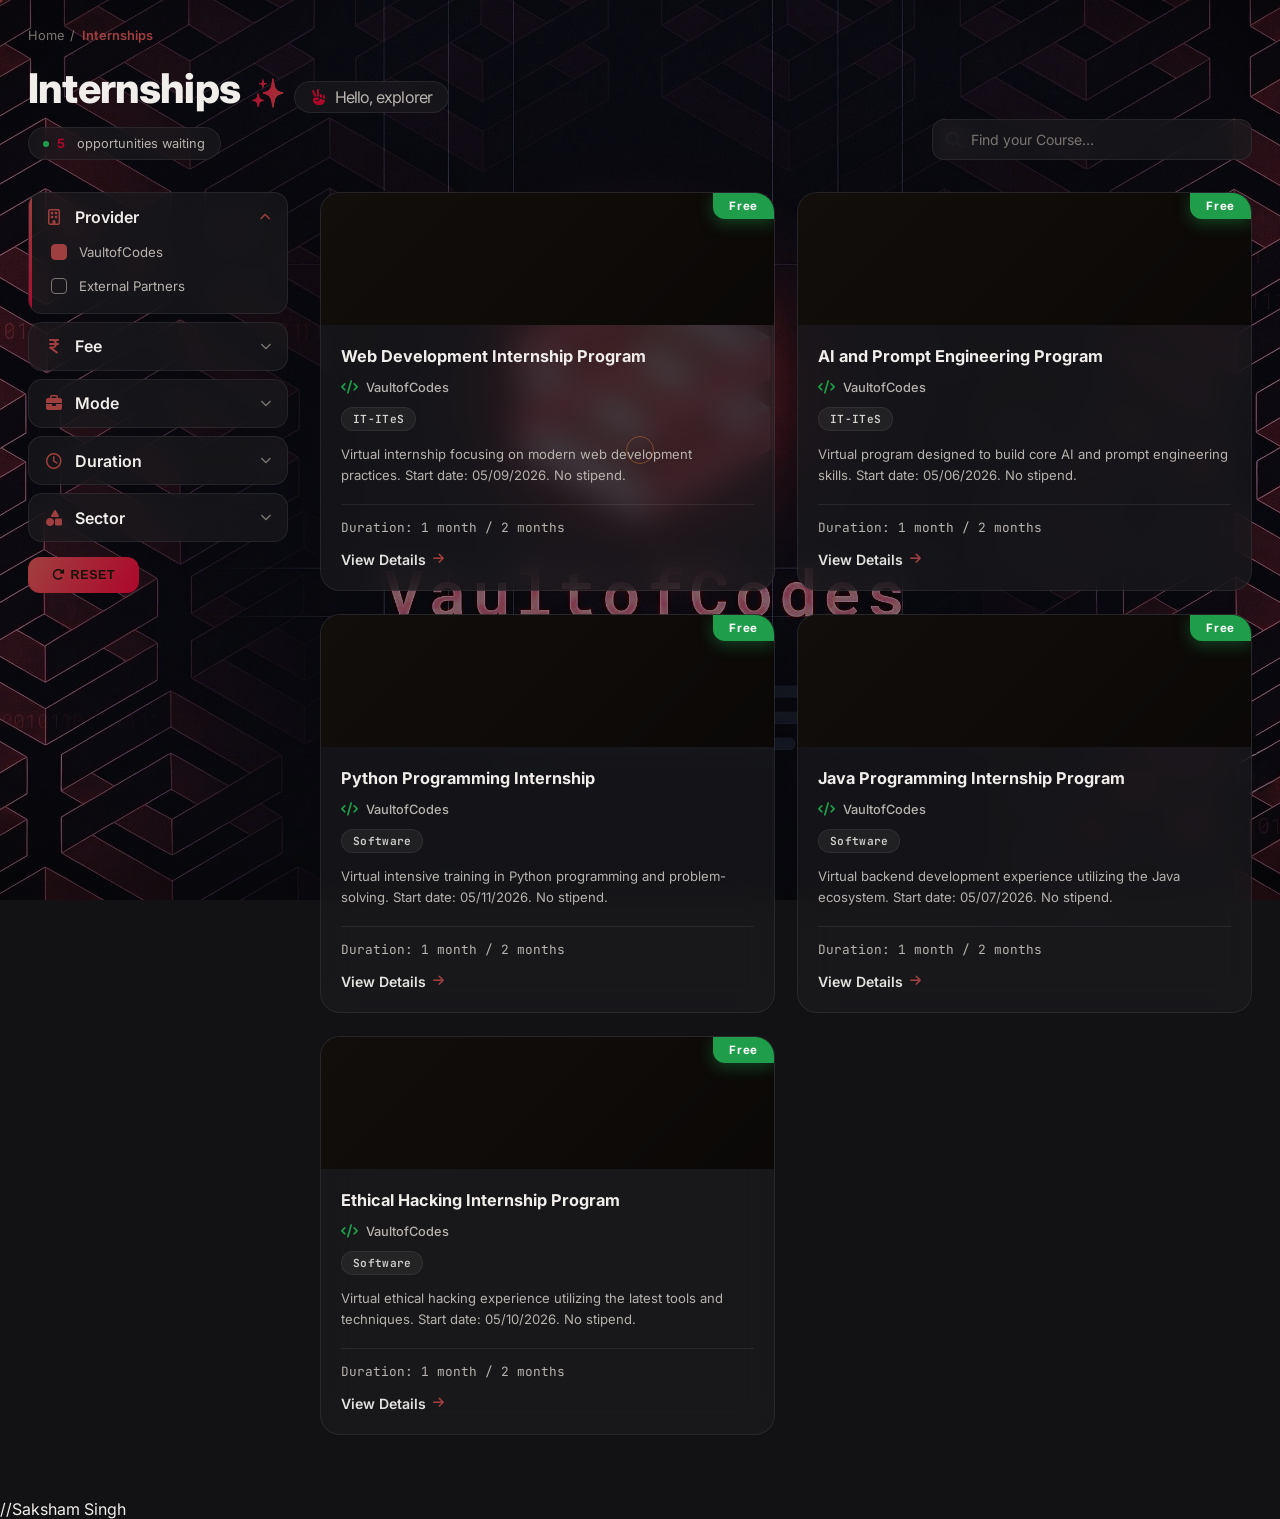
==== index.html @ bd862e4d "Rename VOC-Assign3.html to index.html" ====
<!DOCTYPE html>
<html lang="en">
<head>
  <meta charset="UTF-8" />
  <meta name="viewport" content="width=device-width, initial-scale=1.0" />
  <title>Internships | VaultofCodes</title>
  <link rel="preconnect" href="https://fonts.googleapis.com" />
  <link rel="preconnect" href="https://fonts.gstatic.com" crossorigin />
  <link href="https://fonts.googleapis.com/css2?family=Inter:wght@400;500;600;700;800&family=JetBrains+Mono:wght@400;500;600&display=swap" rel="stylesheet" />
  <link rel="stylesheet" href="https://cdnjs.cloudflare.com/ajax/libs/font-awesome/6.4.0/css/all.min.css" />
  <link rel="icon" type="image/png" href="https://imgs.search.brave.com/eIkiBO4JtwXUsqSepBXkepuWijrN60RWG45OAPr_zSU/rs:fit:32:32:1:0/g:ce/aHR0cDovL2Zhdmlj/b25zLnNlYXJjaC5i/cmF2ZS5jb20vaWNv/bnMvNzlmOGE1NTY2/ZDliZjg4NDI0NWY5/ZWI4ODA2ZDIxZWY4/M2UxMDRiZmRkNTU1/MmUwMjY1YTNhZDI1/MmFiZDE2NC93d3cu/dmF1bHRvZmNvZGVz/LmluLw" />
  <link rel="stylesheet" href="style.css" />
</head>

<body">
  <div class="bg-mesh" aria-hidden="true"></div>
  <div class="cursor-aurora" id="aurora" aria-hidden="true"></div>
  <div class="grain" aria-hidden="true"></div>
  <div class="scroll-progress" id="scrollProgress"></div>
  <div class="cursor-dot" id="cursorDot" aria-hidden="true"></div>
  <div class="cursor-ring" id="cursorRing" aria-hidden="true"></div>
  <div class="app-container">
    <nav class="breadcrumbs" aria-label="Breadcrumb">
      <span class="crumb">Home</span><span class="crumb">/</span><span class="crumb">Internships</span>
    </nav>
    <div class="header-row">
      <div>
        <h1 class="page-title">
          <span>Internships</span>
          <span class="title-gradient" style="font-size:0.7em; font-weight:600;">✨</span>
          <span class="greeting"><i class="fas fa-hand-peace"></i> Hello, explorer</span>
        </h1>
        <div class="count-badge" id="countBadge" style="margin-top:0.9rem;">
          <span class="count-dot" aria-hidden="true"></span>
          <strong id="countNum">5</strong>&nbsp;opportunities waiting
        </div>
      </div>

      <div class="search-wrap">
        <i class="fas fa-magnifying-glass icon"></i>
        <input type="text" id="searchInput" class="search-input" placeholder="Find your Course…"aria-label="Search internships" autocomplete="off" />
        <div class="search-underline"></div>
      </div>
    </div>

    <div class="main-layout">
      <aside class="sidebar" id="sidebar">
        <div id="filterGroups" style="display:flex; flex-direction:column; gap:0.5rem;">
          <div class="filter-group open" data-filter="provider">
            <button class="filter-header">
              <span class="filter-header-left"><i class="far fa-building"></i>Provider</span>
              <i class="fas fa-chevron-down chevron"></i>
            </button>
            <div class="filter-options">
              <div>
                <label><input type="checkbox" checked value="VaultofCodes" /> VaultofCodes</label>
                <label><input type="checkbox" value="External" /> External Partners</label>
              </div>
            </div>
          </div>

          <div class="filter-group" data-filter="fee">
            <button class="filter-header">
              <span class="filter-header-left"><i class="fas fa-indian-rupee-sign"></i>Fee</span>
              <i class="fas fa-chevron-down chevron"></i>
            </button>
            <div class="filter-options">
              <div>
                <label><input type="radio" name="fee" value="all" checked /> All</label>
                <label><input type="radio" name="fee" value="free" /> Free</label>
                <label><input type="radio" name="fee" value="paid" /> Paid</label>
              </div>
            </div>
          </div>

          <div class="filter-group" data-filter="mode">
            <button class="filter-header">
              <span class="filter-header-left"><i class="fas fa-briefcase"></i>Mode</span>
              <i class="fas fa-chevron-down chevron"></i>
            </button>
            <div class="filter-options">
              <div>
                <label><input type="radio" name="mode" value="all" checked /> All</label>
                <label><input type="radio" name="mode" value="virtual" /> Virtual</label>
                <label><input type="radio" name="mode" value="office" /> In-Office</label>
              </div>
            </div>
          </div>

          <div class="filter-group" data-filter="duration">
            <button class="filter-header">
              <span class="filter-header-left"><i class="far fa-clock"></i>Duration</span>
              <i class="fas fa-chevron-down chevron"></i>
            </button>
            <div class="filter-options">
              <div>
                <label><input type="checkbox" checked value="1m" /> 1 month</label>
                <label><input type="checkbox" value="2m" /> 2 months</label>
                <label><input type="checkbox" value="3m" /> 3+ months</label>
              </div>
            </div>
          </div>

          <div class="filter-group" data-filter="sector">
            <button class="filter-header">
              <span class="filter-header-left"><i class="fas fa-shapes"></i>Sector</span>
              <i class="fas fa-chevron-down chevron"></i>
            </button>
            <div class="filter-options">
              <div>
                <label><input type="checkbox" checked value="IT-ITeS" /> IT-ITeS</label>
                <label><input type="checkbox" checked value="Software" /> Software</label>
              </div>
            </div>
          </div>

          <button class="btn-reset" id="resetBtn"><i class="fas fa-rotate-right"></i>RESET</button>
        </div>
      </aside>

      <div>
        <div class="internship-grid" id="grid" aria-live="polite">
        </div>
        <div class="empty-state" id="emptyState">
          <i class="fas fa-satellite-dish"></i>
          <h3>No matches yet</h3>
          <p>Try broadening your filters or searching a different term.</p>
        </div>
      </div>
    </div>
  </div>

  <button class="back-to-top" id="backToTop" aria-label="Back to top"><i class="fas fa-arrow-up"></i></button>
  <div class="visually-hidden" id="srAnnounce" aria-live="polite"></div>

  <script src="script.js"></script>
</body>
</html>

//Saksham Singh
---- style.css ----
:root {
      --bg-main: #121214;
      --bg-panel: rgba(28, 28, 32, 0.65);
      --bg-panel-solid: #1c1c20;
      --bg-hover: rgba(50, 50, 56, 0.7);
      --text-primary: #f0edea;
      --text-secondary: #b8b3ae;
      --text-muted: #7a7570;
      --accent-orange: #a03f3f;
      --accent-amber: #ad072b;
      --accent-orange-hover: #cc402d;
      --accent-glow: rgba(230, 132, 62, 0.25);
      --border-color: rgba(255, 255, 255, 0.07);
      --border-color-hover: rgba(255, 255, 255, 0.15);
      --badge-green: #1f9d4a;
      --badge-green-glow: rgba(31, 157, 74, 0.4);
      --card-radius: 20px;
      --ease-spring: cubic-bezier(0.34, 1.56, 0.64, 1);
      --ease-smooth: cubic-bezier(0.22, 1, 0.36, 1);
      --ease-out: cubic-bezier(0.16, 1, 0.3, 1);
      --shadow-md: 0 8px 28px rgba(0, 0, 0, 0.5);
      --shadow-lg: 0 24px 64px rgba(0, 0, 0, 0.6), 0 0 0 1px rgba(255, 255, 255, 0.02);
      --font-body: 'Inter', sans-serif;
      --font-mono: 'JetBrains Mono', monospace;
    }

    * {
      margin: 0;
      padding: 0;
      box-sizing: border-box;
    }

    html {
      scroll-behavior: smooth;
    }

    body {
      background-image: url('logo.jpg');
      background: var(--bg-main);
      color: var(--text-primary);
      min-height: 100vh;
      font-family: var(--font-body);
      -webkit-font-smoothing: antialiased;
      overflow-x: hidden;
      cursor: none;
    }

    @media (pointer: coarse) {
      body {
        cursor: auto;
      }
    }

    .bg-mesh {
      position: fixed;
      inset: 0;
      z-index: 0;
      pointer-events: none;
      background:
        radial-gradient(32% 28% at 20% 15%, rgba(230, 132, 62, 0.12) 0%, transparent 70%),
        radial-gradient(28% 22% at 80% 25%, rgba(245, 177, 74, 0.08) 0%, transparent 70%),
        radial-gradient(36% 30% at 50% 85%, rgba(31, 157, 74, 0.05) 0%, transparent 70%),
        #121214;
      background-size: 200% 200%;
      animation: meshDrift 24s ease-in-out infinite;
      will-change: background-position;
    }

    .bg-mesh {
      position: fixed;
      inset: 0;
      z-index: 0;
      pointer-events: none;
      
    /* ONLY IMAGE IS AI GENETRATED BACKGROUND */
      background-image: url('./logo.jpg');

      background-size: cover;
      background-position: center;

      background-blend-mode: overlay;
      background-color: rgba(18, 18, 20, 0.5);

      animation: meshDrift 24s ease-in-out infinite;
    }

    @keyframes meshDrift {

      0%,
      100% {
        background-position: 0% 0%;
      }

      50% {
        background-position: 100% 60%;
      }
    }

    .cursor-aurora {
      position: fixed;
      z-index: 0;
      pointer-events: none;
      width: 360px;
      height: 360px;
      border-radius: 50%;
      background: radial-gradient(circle, rgba(230, 132, 62, 0.10) 0%, transparent 65%);
      transform: translate(-50%, -50%);
      left: 50%;
      top: 40%;
      transition: left 0.7s var(--ease-smooth), top 0.7s var(--ease-smooth);
      will-change: left, top;
    }

    .grain {
      position: fixed;
      inset: 0;
      z-index: 1;
      pointer-events: none;
      opacity: 0.02;
      background-image: url("data:image/svg+xml,%3Csvg xmlns='http://www.w3.org/2000/svg' width='120' height='120'%3E%3Cfilter id='n'%3E%3CfeTurbulence type='fractalNoise' baseFrequency='0.9' numOctaves='2' stitchTiles='stitch'/%3E%3C/filter%3E%3Crect width='100%25' height='100%25' filter='url(%23n)'/%3E%3C/svg%3E");
    }

    .cursor-dot,
    .cursor-ring {
      position: fixed;
      top: 0;
      left: 0;
      z-index: 999;
      pointer-events: none;
      border-radius: 50%;
      transform: translate(-50%, -50%);
    }

    .cursor-dot {
      width: 5px;
      height: 5px;
      background: var(--accent-orange);
      opacity: 0.7;
    }

    .cursor-ring {
      width: 28px;
      height: 28px;
      border: 1.5px solid rgba(230, 132, 62, 0.4);
      transition: width 0.3s var(--ease-out), height 0.3s var(--ease-out), border-color 0.3s;
    }

    .cursor-ring.hover {
      width: 48px;
      height: 48px;
      border-color: var(--accent-amber);
      background: rgba(230, 132, 62, 0.05);
    }

    @media (pointer: coarse) {

      .cursor-dot,
      .cursor-ring {
        display: none;
      }
    }

    .scroll-progress {
      position: fixed;
      top: 0;
      left: 0;
      height: 3px;
      width: 0%;
      background: linear-gradient(90deg, var(--accent-orange), var(--accent-amber));
      z-index: 1000;
      transition: width 0.1s linear;
    }

    .app-container {
      max-width: 1400px;
      margin: 0 auto;
      position: relative;
      z-index: 2;
      padding: 1.75rem 1.75rem 4rem;
    }

    .breadcrumbs {
      font-size: 0.8rem;
      color: var(--text-muted);
      margin-bottom: 1.25rem;
      display: flex;
      gap: 0.4rem;
      flex-wrap: wrap;
    }

    .crumb {
      opacity: 0;
      transform: translateX(-6px);
      animation: crumbIn 0.5s var(--ease-out) forwards;
    }

    .crumb:nth-child(1) {
      animation-delay: 0.05s;
    }

    .crumb:nth-child(2) {
      animation-delay: 0.15s;
    }

    .crumb:nth-child(3) {
      animation-delay: 0.25s;
      color: var(--accent-orange);
      font-weight: 600;
    }

    @keyframes crumbIn {
      to {
        opacity: 1;
        transform: translateX(0);
      }
    }

    .header-row {
      display: flex;
      align-items: flex-end;
      justify-content: space-between;
      gap: 1.5rem;
      flex-wrap: wrap;
      margin-bottom: 2rem;
    }

    h1.page-title {
      font-weight: 800;
      font-size: clamp(2rem, 3.2vw, 2.8rem);
      letter-spacing: -0.02em;
      display: flex;
      flex-wrap: wrap;
      align-items: baseline;
      gap: 0.3rem 0.6rem;
    }

    .title-gradient {
      background: linear-gradient(100deg, var(--accent-amber), var(--accent-orange) 55%, #fff 130%);
      background-size: 220% auto;
      -webkit-background-clip: text;
      background-clip: text;
      color: transparent;
      animation: gradientShift 6s ease-in-out infinite;
    }

    @keyframes gradientShift {

      0%,
      100% {
        background-position: 0% center;
      }

      50% {
        background-position: 100% center;
      }
    }

    .greeting {
      font-size: 1rem;
      font-weight: 400;
      color: var(--text-secondary);
      background: var(--bg-panel);
      padding: 0.3rem 1rem;
      border-radius: 999px;
      border: 1px solid var(--border-color);
      backdrop-filter: blur(8px);
    }

    .greeting i {
      margin-right: 0.3rem;
      color: var(--accent-amber);
    }

    .count-badge {
      font-size: 0.8rem;
      color: var(--text-secondary);
      background: var(--bg-panel);
      border: 1px solid var(--border-color);
      padding: 0.5rem 0.9rem;
      border-radius: 999px;
      backdrop-filter: blur(12px);
      display: inline-flex;
      align-items: center;
      gap: 0.5rem;
    }

    .count-badge strong {
      color: var(--accent-amber);
      transition: transform 0.3s var(--ease-spring);
      display: inline-block;
    }

    .count-badge.pulse strong {
      animation: countPop 0.4s var(--ease-spring);
    }

    @keyframes countPop {
      0% {
        transform: scale(1);
      }

      50% {
        transform: scale(1.35);
      }

      100% {
        transform: scale(1);
      }
    }

    .count-dot {
      width: 6px;
      height: 6px;
      border-radius: 50%;
      background: var(--badge-green);
      animation: providerPulse 2.4s ease-in-out infinite;
    }

    .search-wrap {
      position: relative;
      max-width: 320px;
      width: 100%;
    }

    .search-input {
      width: 100%;
      background: var(--bg-panel);
      border: 1px solid var(--border-color);
      color: var(--text-primary);
      padding: 0.7rem 1rem 0.7rem 2.4rem;
      border-radius: 12px;
      font-size: 0.88rem;
      backdrop-filter: blur(12px);
      transition: all 0.3s var(--ease-smooth);
      font-family: var(--font-body);
    }

    .search-input::placeholder {
      color: var(--text-muted);
    }

    .search-wrap i.icon {
      position: absolute;
      left: 0.85rem;
      top: 50%;
      transform: translateY(-50%);
      color: var(--text-muted);
      transition: color 0.3s;
    }

    .search-input:focus {
      outline: none;
      border-color: var(--accent-orange);
      box-shadow: 0 0 0 3px var(--accent-glow);
    }

    .search-input:focus~i.icon {
      color: var(--accent-orange);
    }

    .search-underline {
      position: absolute;
      bottom: -2px;
      left: 1rem;
      right: 1rem;
      height: 1.5px;
      background: var(--accent-orange);
      transform: scaleX(0);
      transform-origin: left;
      transition: transform 0.35s var(--ease-smooth);
    }

    .search-wrap:focus-within .search-underline {
      transform: scaleX(1);
    }

    .main-layout {
      display: grid;
      grid-template-columns: 260px 1fr;
      gap: 2rem;
      align-items: start;
    }

    .sidebar {
      display: flex;
      flex-direction: column;
      gap: 0.5rem;
      position: sticky;
      top: 1.5rem;
      transition: width 0.4s var(--ease-smooth), opacity 0.3s, margin 0.4s var(--ease-smooth);
    }

    .sidebar.collapsed {
      width: 0;
      opacity: 0;
      margin-right: -2rem;
      pointer-events: none;
      overflow: hidden;
    }

    .sidebar-toggle {
      display: none !important;
      align-items: center;
      gap: 0.5rem;
      background: var(--bg-panel);
      border: 1px solid var(--border-color);
      color: var(--text-secondary);
      font-size: 0.8rem;
      padding: 0.55rem 0.9rem;
      border-radius: 10px;
      cursor: pointer;
      backdrop-filter: blur(10px);
      width: max-content;
      margin-bottom: 0.5rem;
    }

    @media (min-width: 901px) {
      .sidebar-toggle {
        display: inline-flex;
      }
    }

    .sidebar-toggle:hover {
      color: #fff;
      border-color: var(--border-color-hover);
    }

    .filter-group {
      background: var(--bg-panel);
      backdrop-filter: blur(14px);
      border: 1px solid var(--border-color);
      border-radius: 14px;
      padding: 0.85rem 1rem;
      transition: all 0.35s var(--ease-smooth);
      position: relative;
      overflow: hidden;
    }

    .filter-group::before {
      content: '';
      position: absolute;
      left: 0;
      top: 0;
      width: 3px;
      height: 100%;
      background: linear-gradient(var(--accent-orange), var(--accent-amber));
      transform: scaleY(0);
      transition: transform 0.35s var(--ease-smooth);
      transform-origin: top;
    }

    .filter-group.open::before {
      transform: scaleY(1);
    }

    .filter-group:hover {
      border-color: var(--border-color-hover);
      box-shadow: var(--shadow-md);
    }

    .filter-header {
      all: unset;
      box-sizing: border-box;
      width: 100%;
      display: flex;
      align-items: center;
      justify-content: space-between;
      font-size: 1rem;
      font-weight: 600;
      cursor: pointer;
    }

    .filter-header-left {
      display: flex;
      align-items: center;
      gap: 0.75rem;
    }

    .filter-header-left i {
      color: var(--accent-orange);
      width: 18px;
      text-align: center;
      transition: transform 0.4s var(--ease-spring);
    }

    .filter-group:hover .filter-header-left i {
      transform: scale(1.1) rotate(-3deg);
    }

    .filter-header i.chevron {
      font-size: 0.7rem;
      color: var(--text-muted);
      transition: transform 0.4s var(--ease-spring);
    }

    .filter-group.open .filter-header i.chevron {
      transform: rotate(180deg);
      color: var(--accent-orange);
    }

    .filter-options {
      display: grid;
      grid-template-rows: 0fr;
      transition: grid-template-rows 0.4s var(--ease-smooth);
    }

    .filter-options>div {
      overflow: hidden;
      display: flex;
      flex-direction: column;
      gap: 0.55rem;
    }

    .filter-group.open .filter-options {
      grid-template-rows: 1fr;
      margin-top: 0.75rem;
    }

    .filter-options label {
      display: flex;
      align-items: center;
      gap: 0.7rem;
      font-size: 0.83rem;
      color: var(--text-secondary);
      cursor: pointer;
      padding: 0.3rem 0.4rem;
      border-radius: 8px;
      transition: all 0.2s var(--ease-out);
      opacity: 0;
      transform: translateY(-6px);
    }

    .filter-group.open .filter-options label {
      animation: cascadeIn 0.35s var(--ease-out) forwards;
    }

    .filter-group.open .filter-options label:nth-child(1) {
      animation-delay: 0.03s;
    }

    .filter-group.open .filter-options label:nth-child(2) {
      animation-delay: 0.07s;
    }

    .filter-group.open .filter-options label:nth-child(3) {
      animation-delay: 0.11s;
    }

    .filter-group.open .filter-options label:nth-child(4) {
      animation-delay: 0.15s;
    }

    @keyframes cascadeIn {
      to {
        opacity: 1;
        transform: translateY(0);
      }
    }

    .filter-options label:hover {
      color: #fff;
      background: rgba(255, 255, 255, 0.04);
    }

    .filter-options input {
      appearance: none;
      width: 16px;
      height: 16px;
      border: 1.5px solid var(--text-muted);
      border-radius: 4px;
      background: transparent;
      cursor: pointer;
      flex-shrink: 0;
      transition: all 0.2s;
    }

    .filter-options input[type="radio"] {
      border-radius: 50%;
    }

    .filter-options input:hover {
      border-color: var(--accent-orange);
      box-shadow: 0 0 8px var(--accent-glow);
    }

    .filter-options input:checked {
      background: var(--accent-orange);
      border-color: var(--accent-orange);
      animation: checkPop 0.35s var(--ease-spring);
    }

    @keyframes checkPop {
      0% {
        transform: scale(0.6);
      }

      60% {
        transform: scale(1.25);
      }

      100% {
        transform: scale(1);
      }
    }

    .btn-reset {
      background: linear-gradient(120deg, var(--accent-orange), var(--accent-amber));
      color: #17110a;
      border: none;
      padding: 0.7rem 1.5rem;
      border-radius: 12px;
      font-weight: 700;
      font-size: 0.78rem;
      letter-spacing: 0.6px;
      cursor: pointer;
      margin-top: 0.4rem;
      width: max-content;
      transition: transform 0.25s var(--ease-spring), box-shadow 0.3s;
      position: relative;
      overflow: hidden;
    }

    .btn-reset i {
      transition: transform 0.5s var(--ease-smooth);
      margin-right: 6px;
    }

    .btn-reset:hover {
      transform: translateY(-2px);
      box-shadow: 0 10px 28px var(--accent-glow);
    }

    .btn-reset:active {
      transform: scale(0.94);
    }

    .btn-reset.spin i {
      transform: rotate(360deg);
    }

    .btn-reset .ripple {
      position: absolute;
      border-radius: 50%;
      background: rgba(255, 255, 255, 0.35);
      transform: scale(0);
      animation: rippleAnim 0.6s ease-out forwards;
      pointer-events: none;
    }

    @keyframes rippleAnim {
      to {
        transform: scale(3);
        opacity: 0;
      }
    }

    .internship-grid {
      display: grid;
      grid-template-columns: repeat(auto-fill, minmax(310px, 1fr));
      gap: 1.4rem;
    }

    .card {
      background: var(--bg-panel);
      backdrop-filter: blur(16px);
      border: 1px solid var(--border-color);
      border-radius: var(--card-radius);
      overflow: hidden;
      display: flex;
      flex-direction: column;
      position: relative;
      opacity: 0;
      transform: translateY(26px) scale(0.96) rotate(-0.6deg);
      --tilt-x: 0deg;
      --tilt-y: 0deg;
      transform: perspective(800px) rotateX(var(--tilt-x)) rotateY(var(--tilt-y));
      transition: transform 0.45s var(--ease-smooth), box-shadow 0.45s var(--ease-smooth), border-color 0.3s;
      will-change: transform;
    }

    .card.revealed {
      animation: cardSettle 0.65s var(--ease-out) forwards;
    }

    @keyframes cardSettle {
      to {
        opacity: 1;
        transform: translateY(0) scale(1) rotate(0deg);
      }
    }

    .card.filtered-out {
      animation: cardOut 0.3s var(--ease-out) forwards;
    }

    @keyframes cardOut {
      to {
        opacity: 0;
        transform: scale(0.9);
      }
    }

    .card:hover {
      box-shadow: var(--shadow-lg);
      border-color: var(--border-color-hover);
      z-index: 2;
    }

    .card-banner {
      height: 132px;
      position: relative;
      background-size: cover;
      background-position: center;
      background-color: #1a1410;
      transition: filter 0.4s var(--ease-smooth);
      transition: transform 1.5s var(--ease-smooth);
      overflow: hidden;
    }

    .card-banner::before {
      content: '';
      position: absolute;
      inset: 0;
      background: linear-gradient(135deg, rgba(0, 0, 0, 0.3) 0%, rgba(0, 0, 0, 0.6) 100%);
      transition: transform 0.6s var(--ease-smooth);
      z-index: 1;
    }

    .card:hover .card-banner {
      transform: scale(1.07);
      transition: transform 1s var(--ease-smooth);
    }

    .card-banner .badge {
      z-index: 2;
    }

    .card:hover .card-banner::before {
      transform: scale(1.3) translate(8%, 6%);
    }

    .card-banner::after {
      content: '';
      position: absolute;
      inset: 0;
      background: radial-gradient(circle at var(--mx, 50%) var(--my, 50%), rgba(255, 255, 255, 0.15) 0%, transparent 60%);
      opacity: 0;
      transition: opacity 0.3s;
      pointer-events: none;
      z-index: 1;
    }

    .card:hover .card-banner::after {
      opacity: 1;
    }

    .card::after {
      content: '';
      position: absolute;
      inset: 0;
      border-radius: var(--card-radius);
      background: radial-gradient(circle at var(--mx, 50%) var(--my, 50%),
          rgba(255, 255, 255, 0.13) 0%,
          transparent 65%);
      opacity: 0;
      transition: opacity 0.4s ease;
      pointer-events: none;
      z-index: 1;
    }

    .card:hover::after {
      opacity: 1;
    }

    .card .card-banner {
      background-size: cover;
      background-position: center;
      transition: background-position 0.1s ease-out;
    }

    .card:hover {
      box-shadow: var(--shadow-lg), 0 0 70px rgba(232, 129, 59, 0.12);
    }

    .card-banner .glyph {
      font-family: var(--font-mono);
      font-size: 1.9rem;
      color: rgba(255, 255, 255, 0.14);
      font-weight: 600;
      letter-spacing: 1px;
    }

    .badge {
      position: absolute;
      top: 0;
      right: 0;
      background: var(--badge-green);
      color: #fff;
      padding: 6px 16px;
      font-size: 0.72rem;
      font-weight: 700;
      border-bottom-left-radius: 12px;
      letter-spacing: 0.6px;
      box-shadow: 0 4px 16px var(--badge-green-glow);
      z-index: 1;
      animation: badgeGlow 2.6s ease-in-out infinite;
    }

    @keyframes badgeGlow {

      0%,
      100% {
        box-shadow: 0 4px 16px var(--badge-green-glow);
      }

      50% {
        box-shadow: 0 4px 26px rgba(31, 157, 74, 0.65);
      }
    }

    .card-content {
      padding: 1.25rem;
      display: flex;
      flex-direction: column;
      flex-grow: 1;
    }

    .card-title {
      font-weight: 700;
      font-size: 1.02rem;
      line-height: 1.4;
      margin-bottom: 0.75rem;
      text-wrap: balance;
      transition: color 0.25s;
    }

    .card:hover .card-title {
      color: var(--accent-amber);
    }

    .provider {
      display: flex;
      align-items: center;
      gap: 0.5rem;
      font-size: 0.8rem;
      color: var(--text-secondary);
      margin-bottom: 0.75rem;
      font-weight: 500;
    }

    .provider i {
      color: var(--badge-green);
      font-size: 0.85rem;
    }

    .sector-tag {
      background: rgba(255, 255, 255, 0.05);
      color: #d4d2cf;
      font-size: 0.7rem;
      font-weight: 600;
      padding: 4px 11px;
      border-radius: 20px;
      width: max-content;
      margin-bottom: 0.85rem;
      letter-spacing: 0.3px;
      border: 1px solid var(--border-color);
      font-family: var(--font-mono);
    }

    .card:hover .sector-tag {
      border-color: var(--border-color-hover);
      color: #fff;
    }

    .description {
      font-size: 0.82rem;
      color: var(--text-secondary);
      line-height: 1.6;
      margin-bottom: 1.1rem;
      flex-grow: 1;
    }

    .card-footer {
      border-top: 1px solid var(--border-color);
      padding-top: 0.9rem;
      transition: border-color 0.25s;
    }

    .card:hover .card-footer {
      border-top-color: var(--border-color-hover);
    }

    .duration {
      font-size: 0.8rem;
      color: var(--text-secondary);
      margin-bottom: 0.8rem;
      font-family: var(--font-mono);
    }

    .view-link {
      display: inline-flex;
      align-items: center;
      gap: 7px;
      color: #e4e2df;
      text-decoration: none;
      font-size: 0.88rem;
      font-weight: 600;
      position: relative;
      padding-bottom: 2px;
    }

    .view-link::after {
      content: '';
      position: absolute;
      bottom: 0;
      left: 0;
      width: 0;
      height: 1.5px;
      background: var(--accent-orange);
      transition: width 0.35s var(--ease-smooth);
    }

    .view-link:hover {
      color: #fff;
    }

    .view-link:hover::after {
      width: 100%;
    }

    .view-link i {
      color: var(--accent-orange);
      font-size: 0.78rem;
      transition: transform 0.35s var(--ease-spring);
    }

    .view-link:hover i {
      transform: translateX(6px);
    }

    .empty-state {
      display: none;
      grid-column: 1 / -1;
      flex-direction: column;
      align-items: center;
      text-align: center;
      padding: 3.5rem 1rem;
      color: var(--text-secondary);
    }

    .empty-state.show {
      display: flex;
      animation: fadeInUp 0.5s var(--ease-out) forwards;
    }

    .empty-state i {
      font-size: 2.4rem;
      color: var(--accent-orange);
      margin-bottom: 1rem;
      animation: floatY 2.6s ease-in-out infinite;
    }

    @keyframes floatY {

      0%,
      100% {
        transform: translateY(0);
      }

      50% {
        transform: translateY(-8px);
      }
    }

    @keyframes fadeInUp {
      from {
        opacity: 0;
        transform: translateY(14px);
      }

      to {
        opacity: 1;
        transform: translateY(0);
      }
    }

    .empty-state h3 {
      font-weight: 700;
      color: var(--text-primary);
      margin-bottom: 0.2rem;
    }

    .skeleton-card {
      background: var(--bg-panel);
      border: 1px solid var(--border-color);
      border-radius: var(--card-radius);
      overflow: hidden;
      height: 320px;
    }

    .skeleton-shimmer {
      height: 100%;
      width: 100%;
      background: linear-gradient(100deg, rgba(255, 255, 255, 0.03) 30%, rgba(255, 255, 255, 0.08) 50%, rgba(255, 255, 255, 0.03) 70%);
      background-size: 300% 100%;
      animation: shimmer 1.6s ease-in-out infinite;
    }

    @keyframes shimmer {
      0% {
        background-position: 200% 0;
      }

      100% {
        background-position: -200% 0;
      }
    }

    .back-to-top {
      position: fixed;
      bottom: 1.75rem;
      right: 1.75rem;
      width: 46px;
      height: 46px;
      border-radius: 50%;
      background: linear-gradient(135deg, var(--accent-orange), var(--accent-amber));
      border: none;
      color: #17110a;
      font-size: 1rem;
      cursor: pointer;
      display: flex;
      align-items: center;
      justify-content: center;
      opacity: 0;
      pointer-events: none;
      transform: translateY(12px);
      transition: opacity 0.3s, transform 0.3s var(--ease-spring);
      z-index: 500;
      animation: floatBtn 3s ease-in-out infinite;
      box-shadow: 0 8px 24px var(--accent-glow);
    }

    .back-to-top.show {
      opacity: 1;
      pointer-events: auto;
      transform: translateY(0);
    }

    @keyframes floatBtn {

      0%,
      100% {
        transform: translateY(0);
      }

      50% {
        transform: translateY(-6px);
      }
    }

    .visually-hidden {
      position: absolute;
      width: 1px;
      height: 1px;
      overflow: hidden;
      clip: rect(0 0 0 0);
      white-space: nowrap;
    }

    ::-webkit-scrollbar {
      width: 6px;
    }

    ::-webkit-scrollbar-track {
      background: var(--bg-main);
    }

    ::-webkit-scrollbar-thumb {
      background: #3a3a3a;
      border-radius: 3px;
    }

    ::-webkit-scrollbar-thumb:hover {
      background: #555;
    }

    ::selection {
      background: var(--accent-orange);
      color: #17110a;
    }

    a:focus-visible,
    button:focus-visible,
    input:focus-visible,
    [tabindex]:focus-visible {
      outline: 2px solid var(--accent-amber);
      outline-offset: 3px;
      border-radius: 4px;
      animation: focusPulse 1.2s ease-in-out infinite;
    }

    @keyframes focusPulse {

      0%,
      100% {
        outline-offset: 3px;
      }

      50% {
        outline-offset: 5px;
      }
    }

    @media (max-width: 900px) {
      .main-layout {
        grid-template-columns: 1fr;
      }

      .sidebar {
        position: static;
        display: none;
      }

      .sidebar.mobile-open {
        display: flex;
      }

      .sidebar-toggle {
        display: inline-flex;
      }
    }

    @media (max-width: 480px) {
      .internship-grid {
        grid-template-columns: 1fr;
      }

      .header-row {
        flex-direction: column;
        align-items: flex-start;
      }

      .greeting {
        font-size: 0.9rem;
      }
    }

    @media (prefers-reduced-motion: reduce) {

      *,
      *::before,
      *::after {
        animation-duration: 0.01ms !important;
        animation-iteration-count: 1 !important;
        transition-duration: 0.01ms !important;
        scroll-behavior: auto !important;
      }

      .bg-mesh,
      .cursor-aurora,
      .back-to-top {
        animation: none !important;
      }

      body {
        cursor: auto;
      }

      .cursor-dot,
      .cursor-ring {
        display: none;
      }
    }
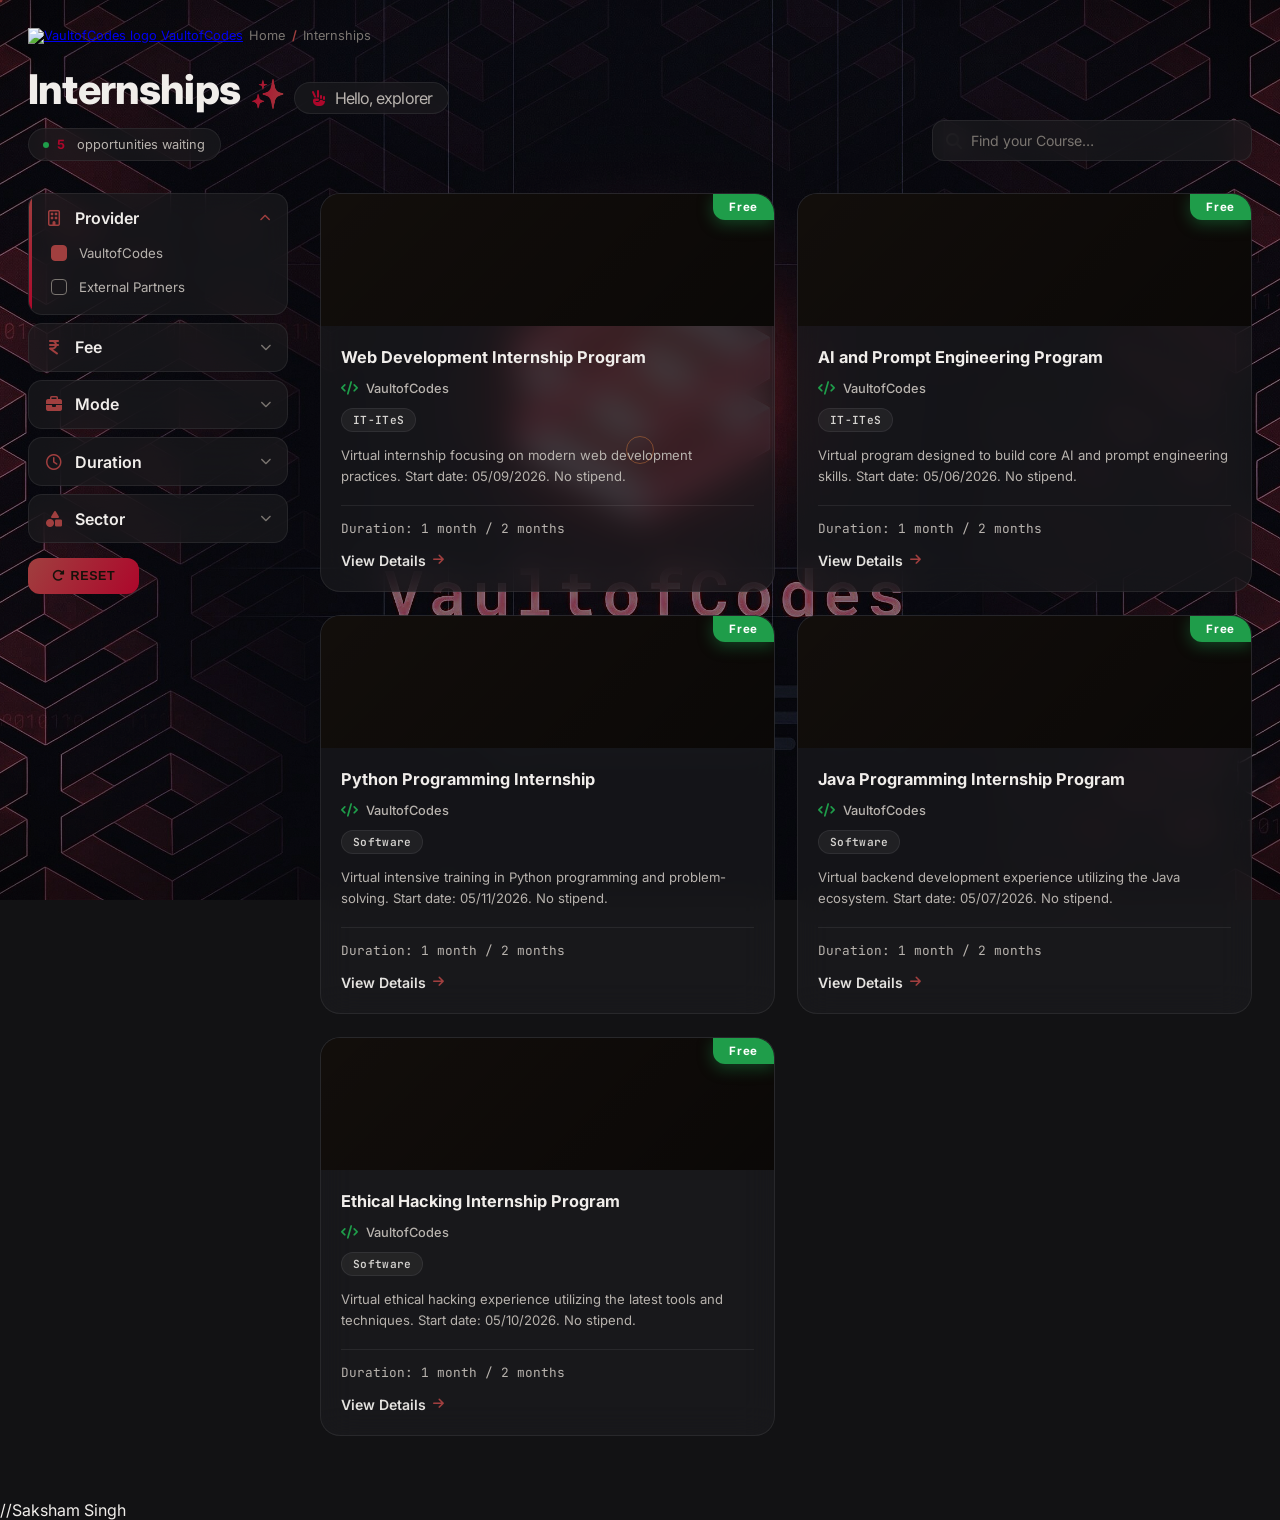
==== commit ebc99e48: "Update index.html" ====
--- a/index.html
+++ b/index.html
@@ -21,6 +21,12 @@
   <div class="cursor-ring" id="cursorRing" aria-hidden="true"></div>
   <div class="app-container">
     <nav class="breadcrumbs" aria-label="Breadcrumb">
+      <div class="top-bar">
+          <a href="#" class="logo">
+            <img src="./logo.png" alt="VaultofCodes logo" />
+            <span>VaultofCodes</span>
+          </a>
+      </div>
       <span class="crumb">Home</span><span class="crumb">/</span><span class="crumb">Internships</span>
     </nav>
     <div class="header-row">
@@ -123,8 +129,8 @@
         </div>
         <div class="empty-state" id="emptyState">
           <i class="fas fa-satellite-dish"></i>
-          <h3>No matches yet</h3>
-          <p>Try broadening your filters or searching a different term.</p>
+          <h1>No matches yet</h1>
+          <h2>Try broadening your filters or searching a different term.</h2>
         </div>
       </div>
     </div>
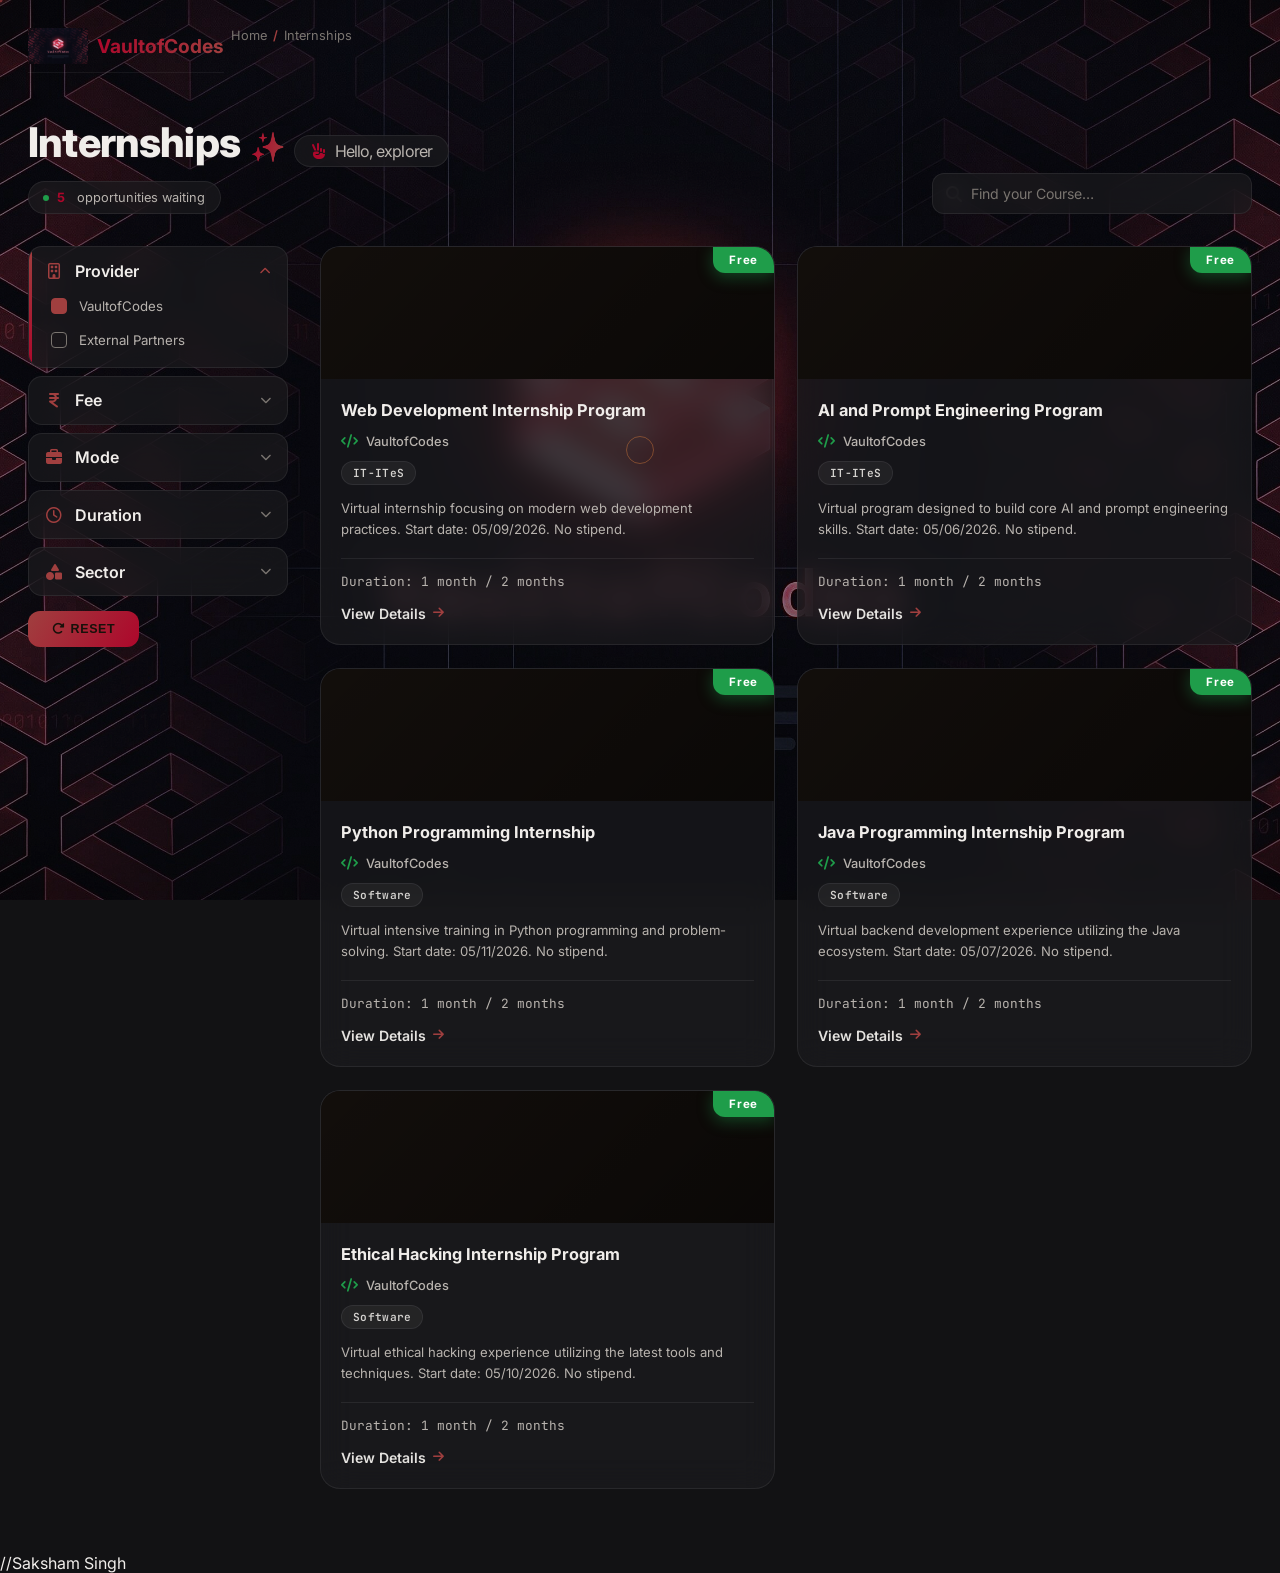
==== commit 1b742801: "Update index.html" ====
--- a/index.html
+++ b/index.html
@@ -23,7 +23,7 @@
     <nav class="breadcrumbs" aria-label="Breadcrumb">
       <div class="top-bar">
           <a href="#" class="logo">
-            <img src="./logo.png" alt="VaultofCodes logo" />
+            <img src="./logo.jpg" alt="VaultofCodes logo" />
             <span>VaultofCodes</span>
           </a>
       </div>
--- a/style.css
+++ b/style.css
@@ -215,6 +215,37 @@
       }
     }
 
+    .top-bar {
+  display: flex;
+  align-items: center;
+  margin-bottom: 1.5rem;
+  padding-bottom: 0.5rem;
+  border-bottom: 1px solid rgba(255, 255, 255, 0.06);
+}
+
+.logo {
+  display: flex;
+  align-items: center;
+  gap: 0.6rem;
+  text-decoration: none;
+  color: var(--text-primary);
+  font-weight: 700;
+  font-size: 1.2rem;
+}
+
+.logo img {
+  height: 36px;
+  width: auto;
+  display: block;
+}
+
+.logo span {
+  background: linear-gradient(100deg, var(--accent-amber), var(--accent-orange));
+  -webkit-background-clip: text;
+  background-clip: text;
+  color: transparent;
+}
+
     .header-row {
       display: flex;
       align-items: flex-end;
@@ -1170,4 +1201,4 @@
       .cursor-ring {
         display: none;
       }
-    }+    }
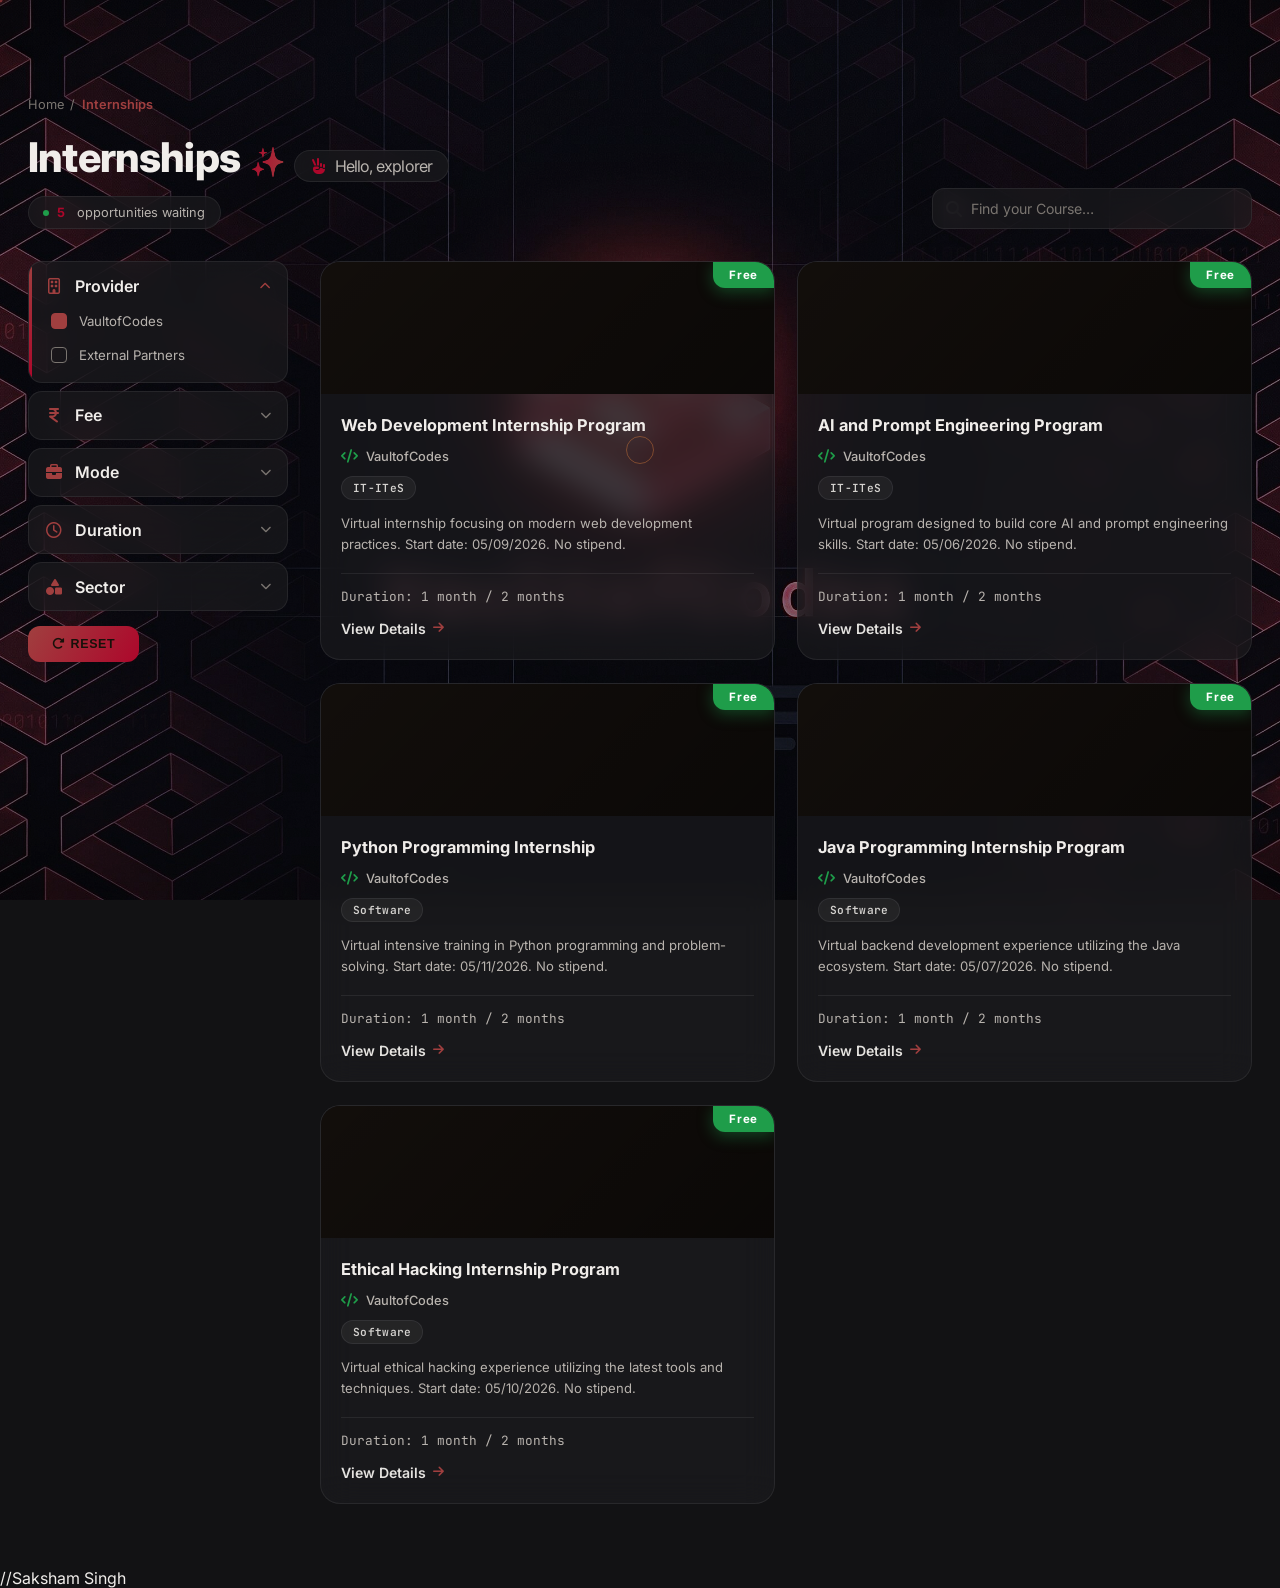
==== commit 63e8c31e: "Update index.html" ====
--- a/index.html
+++ b/index.html
@@ -19,14 +19,14 @@
   <div class="scroll-progress" id="scrollProgress"></div>
   <div class="cursor-dot" id="cursorDot" aria-hidden="true"></div>
   <div class="cursor-ring" id="cursorRing" aria-hidden="true"></div>
-  <div class="app-container">
-    <nav class="breadcrumbs" aria-label="Breadcrumb">
-      <div class="top-bar">
+  <div class="top-bar">
           <a href="#" class="logo">
             <img src="./logo.jpg" alt="VaultofCodes logo" />
             <span>VaultofCodes</span>
           </a>
       </div>
+  <div class="app-container">
+    <nav class="breadcrumbs" aria-label="Breadcrumb">
       <span class="crumb">Home</span><span class="crumb">/</span><span class="crumb">Internships</span>
     </nav>
     <div class="header-row">
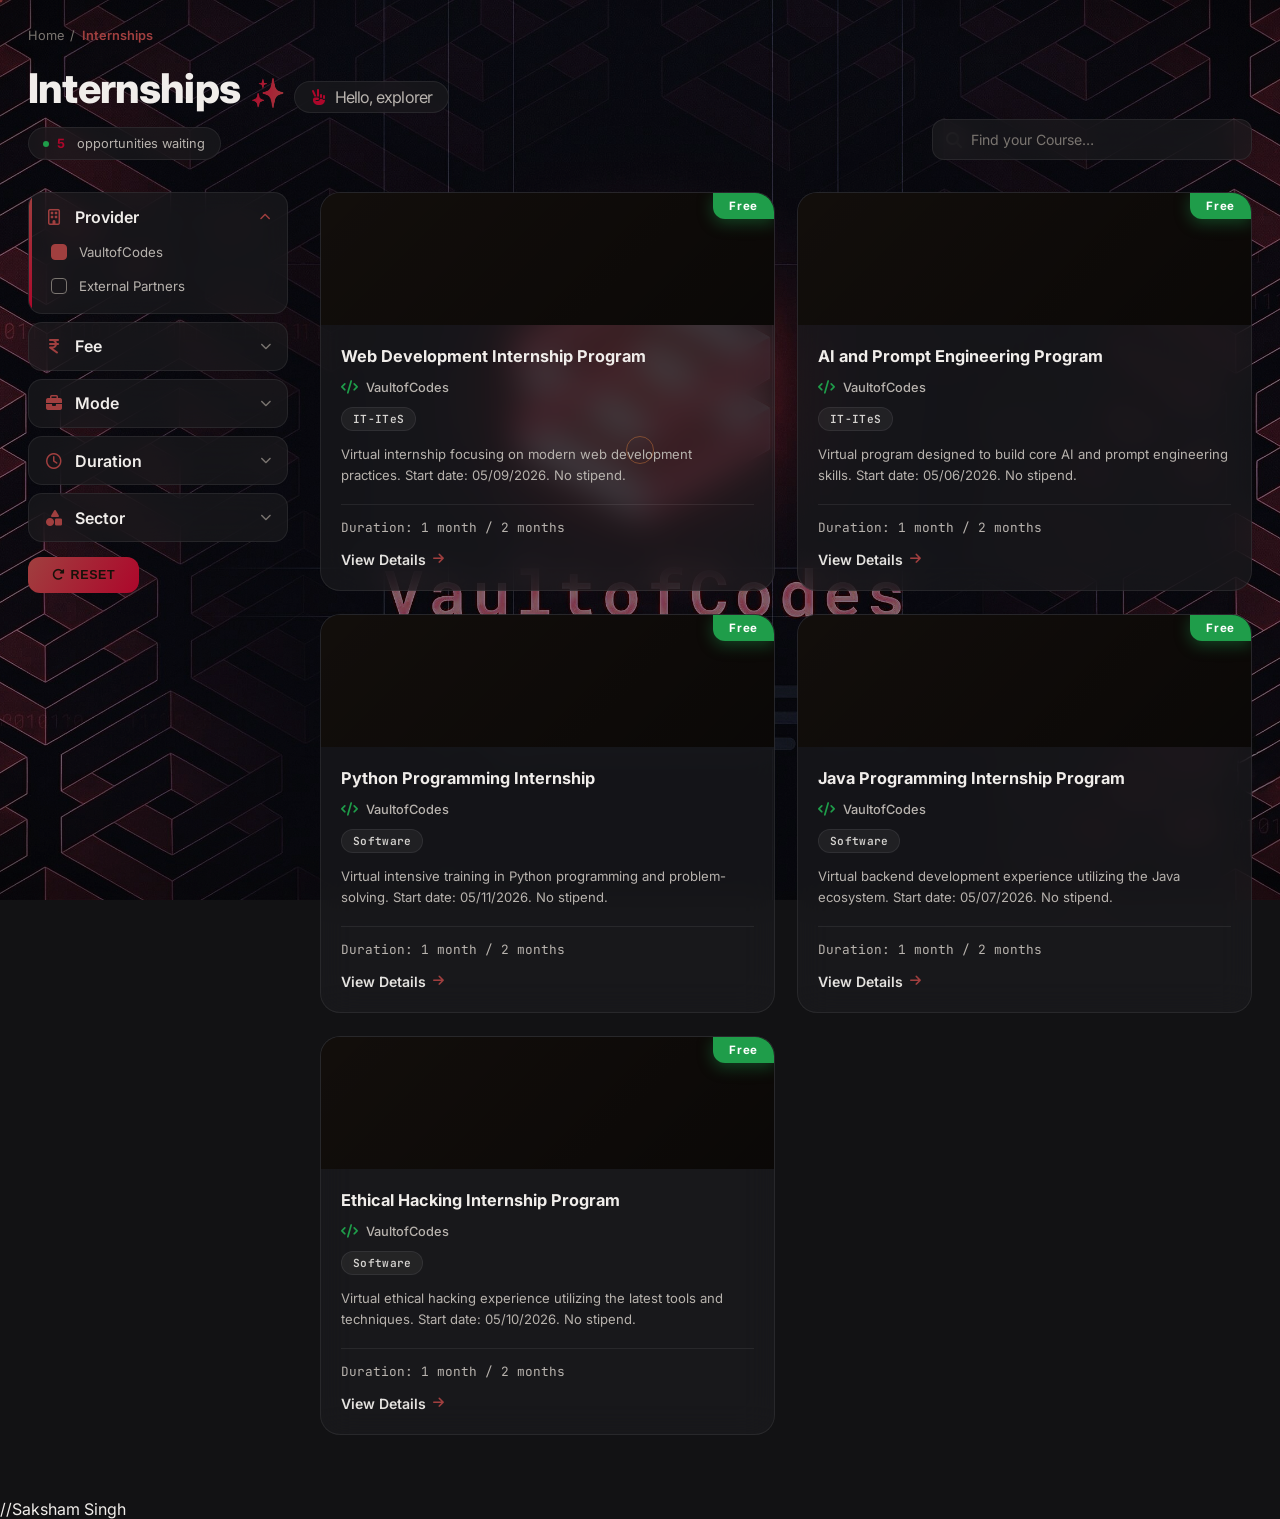
==== commit 369fc9e4: "Update index.html" ====
--- a/index.html
+++ b/index.html
@@ -19,12 +19,6 @@
   <div class="scroll-progress" id="scrollProgress"></div>
   <div class="cursor-dot" id="cursorDot" aria-hidden="true"></div>
   <div class="cursor-ring" id="cursorRing" aria-hidden="true"></div>
-  <div class="top-bar">
-          <a href="#" class="logo">
-            <img src="./logo.jpg" alt="VaultofCodes logo" />
-            <span>VaultofCodes</span>
-          </a>
-      </div>
   <div class="app-container">
     <nav class="breadcrumbs" aria-label="Breadcrumb">
       <span class="crumb">Home</span><span class="crumb">/</span><span class="crumb">Internships</span>
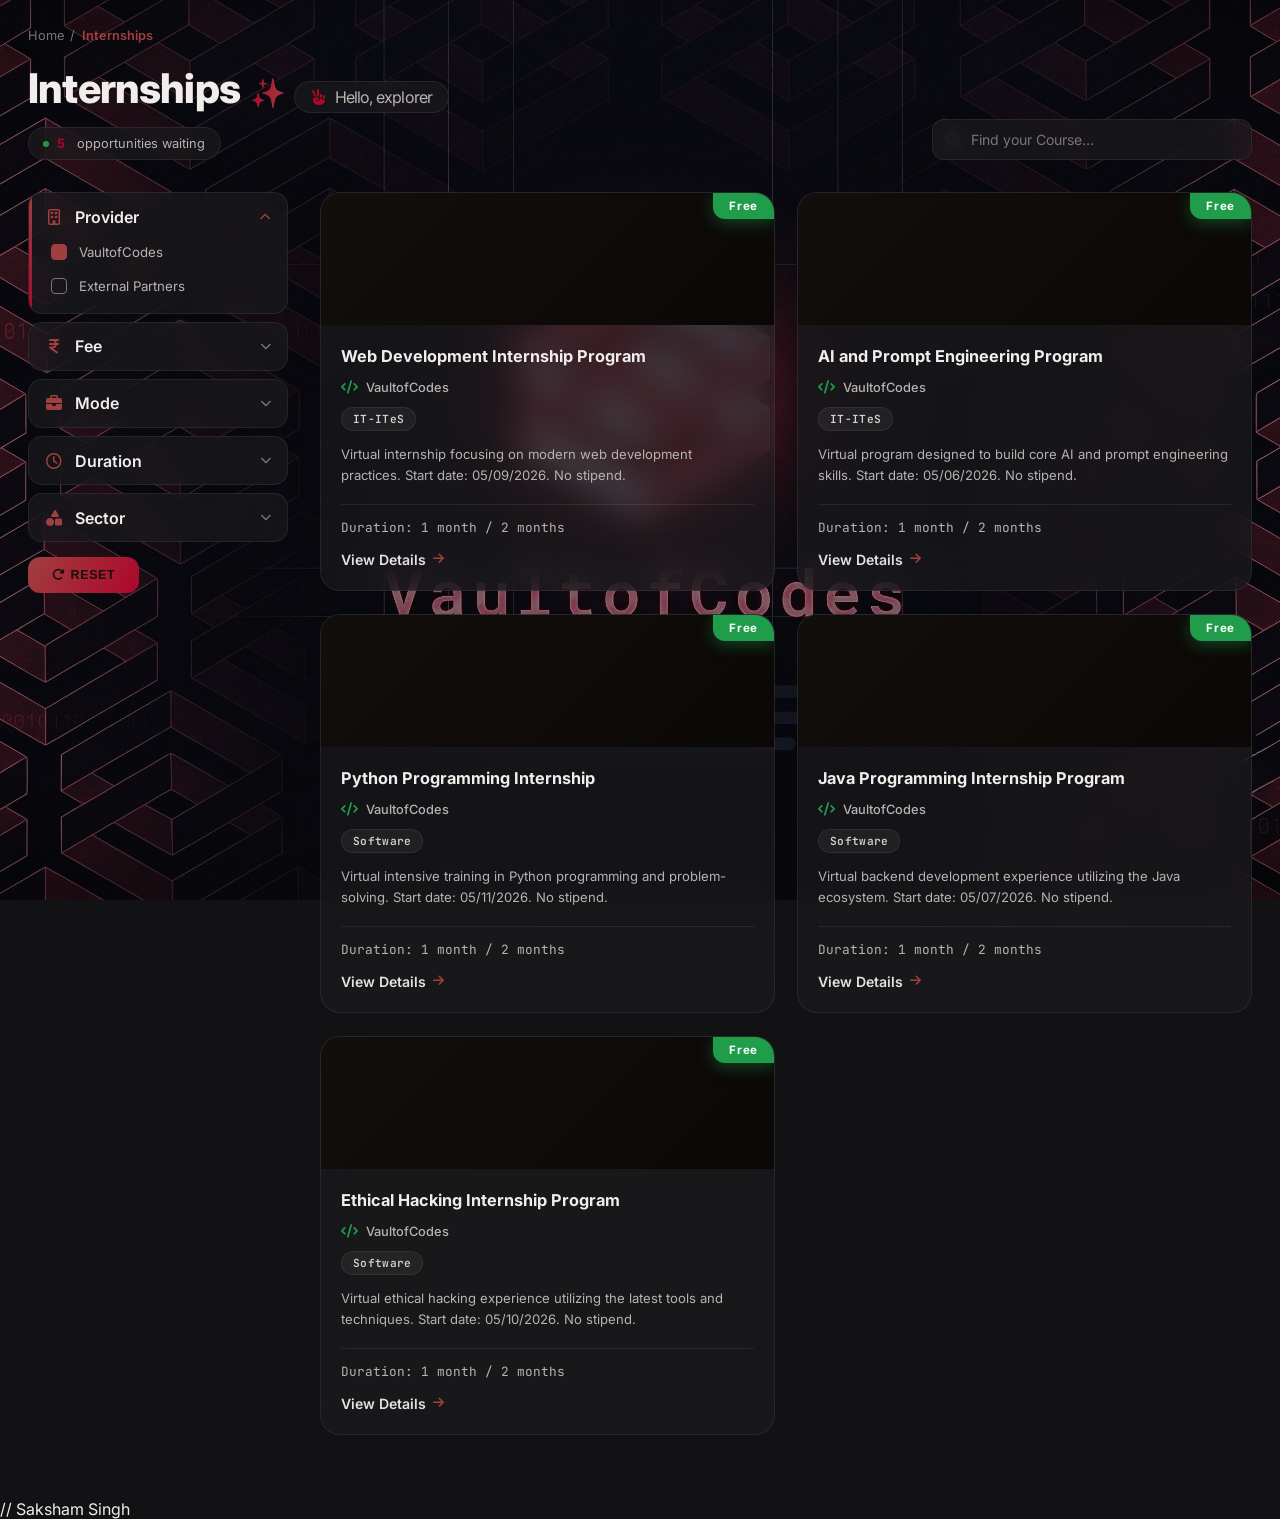
==== commit 7f51c0ec: "Add files via upload" ====
--- a/index.html
+++ b/index.html
@@ -1,140 +1,224 @@
-<!DOCTYPE html>
-<html lang="en">
-<head>
-  <meta charset="UTF-8" />
-  <meta name="viewport" content="width=device-width, initial-scale=1.0" />
-  <title>Internships | VaultofCodes</title>
-  <link rel="preconnect" href="https://fonts.googleapis.com" />
-  <link rel="preconnect" href="https://fonts.gstatic.com" crossorigin />
-  <link href="https://fonts.googleapis.com/css2?family=Inter:wght@400;500;600;700;800&family=JetBrains+Mono:wght@400;500;600&display=swap" rel="stylesheet" />
-  <link rel="stylesheet" href="https://cdnjs.cloudflare.com/ajax/libs/font-awesome/6.4.0/css/all.min.css" />
-  <link rel="icon" type="image/png" href="https://imgs.search.brave.com/eIkiBO4JtwXUsqSepBXkepuWijrN60RWG45OAPr_zSU/rs:fit:32:32:1:0/g:ce/aHR0cDovL2Zhdmlj/b25zLnNlYXJjaC5i/cmF2ZS5jb20vaWNv/bnMvNzlmOGE1NTY2/ZDliZjg4NDI0NWY5/ZWI4ODA2ZDIxZWY4/M2UxMDRiZmRkNTU1/MmUwMjY1YTNhZDI1/MmFiZDE2NC93d3cu/dmF1bHRvZmNvZGVz/LmluLw" />
-  <link rel="stylesheet" href="style.css" />
-</head>
-
-<body">
-  <div class="bg-mesh" aria-hidden="true"></div>
-  <div class="cursor-aurora" id="aurora" aria-hidden="true"></div>
-  <div class="grain" aria-hidden="true"></div>
-  <div class="scroll-progress" id="scrollProgress"></div>
-  <div class="cursor-dot" id="cursorDot" aria-hidden="true"></div>
-  <div class="cursor-ring" id="cursorRing" aria-hidden="true"></div>
-  <div class="app-container">
-    <nav class="breadcrumbs" aria-label="Breadcrumb">
-      <span class="crumb">Home</span><span class="crumb">/</span><span class="crumb">Internships</span>
-    </nav>
-    <div class="header-row">
-      <div>
-        <h1 class="page-title">
-          <span>Internships</span>
-          <span class="title-gradient" style="font-size:0.7em; font-weight:600;">✨</span>
-          <span class="greeting"><i class="fas fa-hand-peace"></i> Hello, explorer</span>
-        </h1>
-        <div class="count-badge" id="countBadge" style="margin-top:0.9rem;">
-          <span class="count-dot" aria-hidden="true"></span>
-          <strong id="countNum">5</strong>&nbsp;opportunities waiting
-        </div>
-      </div>
-
-      <div class="search-wrap">
-        <i class="fas fa-magnifying-glass icon"></i>
-        <input type="text" id="searchInput" class="search-input" placeholder="Find your Course…"aria-label="Search internships" autocomplete="off" />
-        <div class="search-underline"></div>
-      </div>
-    </div>
-
-    <div class="main-layout">
-      <aside class="sidebar" id="sidebar">
-        <div id="filterGroups" style="display:flex; flex-direction:column; gap:0.5rem;">
-          <div class="filter-group open" data-filter="provider">
-            <button class="filter-header">
-              <span class="filter-header-left"><i class="far fa-building"></i>Provider</span>
-              <i class="fas fa-chevron-down chevron"></i>
-            </button>
-            <div class="filter-options">
-              <div>
-                <label><input type="checkbox" checked value="VaultofCodes" /> VaultofCodes</label>
-                <label><input type="checkbox" value="External" /> External Partners</label>
-              </div>
-            </div>
-          </div>
-
-          <div class="filter-group" data-filter="fee">
-            <button class="filter-header">
-              <span class="filter-header-left"><i class="fas fa-indian-rupee-sign"></i>Fee</span>
-              <i class="fas fa-chevron-down chevron"></i>
-            </button>
-            <div class="filter-options">
-              <div>
-                <label><input type="radio" name="fee" value="all" checked /> All</label>
-                <label><input type="radio" name="fee" value="free" /> Free</label>
-                <label><input type="radio" name="fee" value="paid" /> Paid</label>
-              </div>
-            </div>
-          </div>
-
-          <div class="filter-group" data-filter="mode">
-            <button class="filter-header">
-              <span class="filter-header-left"><i class="fas fa-briefcase"></i>Mode</span>
-              <i class="fas fa-chevron-down chevron"></i>
-            </button>
-            <div class="filter-options">
-              <div>
-                <label><input type="radio" name="mode" value="all" checked /> All</label>
-                <label><input type="radio" name="mode" value="virtual" /> Virtual</label>
-                <label><input type="radio" name="mode" value="office" /> In-Office</label>
-              </div>
-            </div>
-          </div>
-
-          <div class="filter-group" data-filter="duration">
-            <button class="filter-header">
-              <span class="filter-header-left"><i class="far fa-clock"></i>Duration</span>
-              <i class="fas fa-chevron-down chevron"></i>
-            </button>
-            <div class="filter-options">
-              <div>
-                <label><input type="checkbox" checked value="1m" /> 1 month</label>
-                <label><input type="checkbox" value="2m" /> 2 months</label>
-                <label><input type="checkbox" value="3m" /> 3+ months</label>
-              </div>
-            </div>
-          </div>
-
-          <div class="filter-group" data-filter="sector">
-            <button class="filter-header">
-              <span class="filter-header-left"><i class="fas fa-shapes"></i>Sector</span>
-              <i class="fas fa-chevron-down chevron"></i>
-            </button>
-            <div class="filter-options">
-              <div>
-                <label><input type="checkbox" checked value="IT-ITeS" /> IT-ITeS</label>
-                <label><input type="checkbox" checked value="Software" /> Software</label>
-              </div>
-            </div>
-          </div>
-
-          <button class="btn-reset" id="resetBtn"><i class="fas fa-rotate-right"></i>RESET</button>
-        </div>
-      </aside>
-
-      <div>
-        <div class="internship-grid" id="grid" aria-live="polite">
-        </div>
-        <div class="empty-state" id="emptyState">
-          <i class="fas fa-satellite-dish"></i>
-          <h1>No matches yet</h1>
-          <h2>Try broadening your filters or searching a different term.</h2>
-        </div>
-      </div>
-    </div>
-  </div>
-
-  <button class="back-to-top" id="backToTop" aria-label="Back to top"><i class="fas fa-arrow-up"></i></button>
-  <div class="visually-hidden" id="srAnnounce" aria-live="polite"></div>
-
-  <script src="script.js"></script>
-</body>
-</html>
-
-//Saksham Singh
+<!DOCTYPE html>
+<html lang="en">
+<head>
+<meta charset="UTF-8" />
+<meta name="viewport" content="width=device-width, initial-scale=1.0" />
+<title>Internships | VaultofCodes</title>
+<link rel="preconnect" href="https://fonts.googleapis.com" />
+<link rel="preconnect" href="https://fonts.gstatic.com" crossorigin />
+<link href="https://fonts.googleapis.com/css2?family=Inter:wght@400;500;600;700;800&family=JetBrains+Mono:wght@400;500;600&display=swap" rel="stylesheet" />
+<link rel="stylesheet" href="https://cdnjs.cloudflare.com/ajax/libs/font-awesome/6.4.0/css/all.min.css" />
+<link rel="stylesheet" href="style.css" />
+<style>
+  body{cursor:auto;}
+  .card{
+    opacity:1 !important;
+    transform:none;
+    transition:transform .15s ease-out, box-shadow .25s var(--ease-smooth), border-color .25s !important;
+  }
+  .card:hover{border-color:var(--border-color-hover);}
+  .card.filtered-out{display:none !important;}
+</style>
+</head>
+<body>
+  <div class="bg-mesh" aria-hidden="true"></div>
+  <div class="grain" aria-hidden="true"></div>
+  <div class="app-container">
+    <nav class="breadcrumbs" aria-label="Breadcrumb">
+      <span class="crumb">Home</span><span class="crumb">/</span><span class="crumb">Internships</span>
+    </nav>
+    <div class="header-row">
+      <div>
+        <h1 class="page-title">
+          <span>Internships</span>
+          <span class="title-gradient" style="font-size:0.7em; font-weight:600;">✨</span>
+          <span class="greeting"><i class="fas fa-hand-peace"></i> Hello, explorer</span>
+        </h1>
+        <div class="count-badge" id="countBadge" style="margin-top:0.9rem;">
+          <span class="count-dot" aria-hidden="true"></span>
+          <strong id="countNum">5</strong>&nbsp;opportunities waiting
+        </div>
+      </div>
+      <div class="search-wrap">
+        <i class="fas fa-magnifying-glass icon"></i>
+        <input type="text" id="searchInput" class="search-input" placeholder="Find your Course…" aria-label="Search internships" autocomplete="off" />
+        <div class="search-underline"></div>
+      </div>
+    </div>
+
+    <div class="main-layout">
+      <aside class="sidebar" id="sidebar">
+        <div id="filterGroups" style="display:flex; flex-direction:column; gap:0.5rem;">
+          <div class="filter-group open" data-filter="provider">
+            <button class="filter-header" type="button">
+              <span class="filter-header-left"><i class="far fa-building"></i>Provider</span>
+              <i class="fas fa-chevron-down chevron"></i>
+            </button>
+            <div class="filter-options">
+              <div>
+                <label><input type="checkbox" checked value="VaultofCodes" /> VaultofCodes</label>
+                <label><input type="checkbox" value="External" /> External Partners</label>
+              </div>
+            </div>
+          </div>
+
+          <div class="filter-group" data-filter="fee">
+            <button class="filter-header" type="button">
+              <span class="filter-header-left"><i class="fas fa-indian-rupee-sign"></i>Fee</span>
+              <i class="fas fa-chevron-down chevron"></i>
+            </button>
+            <div class="filter-options">
+              <div>
+                <label><input type="radio" name="fee" value="all" checked /> All</label>
+                <label><input type="radio" name="fee" value="free" /> Free</label>
+                <label><input type="radio" name="fee" value="paid" /> Paid</label>
+              </div>
+            </div>
+          </div>
+
+          <div class="filter-group" data-filter="mode">
+            <button class="filter-header" type="button">
+              <span class="filter-header-left"><i class="fas fa-briefcase"></i>Mode</span>
+              <i class="fas fa-chevron-down chevron"></i>
+            </button>
+            <div class="filter-options">
+              <div>
+                <label><input type="radio" name="mode" value="all" checked /> All</label>
+                <label><input type="radio" name="mode" value="virtual" /> Virtual</label>
+                <label><input type="radio" name="mode" value="office" /> In-Office</label>
+              </div>
+            </div>
+          </div>
+
+          <div class="filter-group" data-filter="duration">
+            <button class="filter-header" type="button">
+              <span class="filter-header-left"><i class="far fa-clock"></i>Duration</span>
+              <i class="fas fa-chevron-down chevron"></i>
+            </button>
+            <div class="filter-options">
+              <div>
+                <label><input type="checkbox" checked value="1m" /> 1 month</label>
+                <label><input type="checkbox" value="2m" /> 2 months</label>
+                <label><input type="checkbox" value="3m" /> 3+ months</label>
+              </div>
+            </div>
+          </div>
+
+          <div class="filter-group" data-filter="sector">
+            <button class="filter-header" type="button">
+              <span class="filter-header-left"><i class="fas fa-shapes"></i>Sector</span>
+              <i class="fas fa-chevron-down chevron"></i>
+            </button>
+            <div class="filter-options">
+              <div>
+                <label><input type="checkbox" checked value="IT-ITeS" /> IT-ITeS</label>
+                <label><input type="checkbox" checked value="Software" /> Software</label>
+              </div>
+            </div>
+          </div>
+
+          <button class="btn-reset" id="resetBtn" type="button"><i class="fas fa-rotate-right"></i>RESET</button>
+        </div>
+      </aside>
+
+      <div>
+        <div class="internship-grid" id="grid" aria-live="polite">
+
+          <article class="card" data-provider="VaultofCodes" data-fee="free" data-mode="virtual" data-duration="1m,2m" data-sector="IT-ITeS" data-title="web development internship program">
+            <div class="card-banner" style="background-image:url('https://imgs.search.brave.com/8kQjrRzQuWbUL6cbq9lMcSmPG4OL_-yRZavImqmQ_8c/rs:fit:860:0:0:0/g:ce/aHR0cHM6Ly9zdDIu/ZGVwb3NpdHBob3Rv/cy5jb20vMzA4NDU5/ODgvNDI2NzYvaS80/NTAvZGVwb3NpdHBo/b3Rvc180MjY3NjUy/MjQtc3RvY2stcGhv/dG8td2ViLWRldmVs/b3BtZW50LWluc2Ny/aXB0aW9uLWxhcHRv/cC1jb2RlLmpwZw');">
+              <span class="badge">Free</span>
+            </div>
+            <div class="card-content">
+              <h3 class="card-title">Web Development Internship Program</h3>
+              <div class="provider"><i class="fas fa-code"></i> VaultofCodes</div>
+              <span class="sector-tag">IT-ITeS</span>
+              <p class="description">Virtual internship focusing on modern web development practices. Start date: 05/09/2026. No stipend.</p>
+              <div class="card-footer">
+                <div class="duration">Duration: 1 month / 2 months</div>
+                <a href="https://www.vaultofcodes.in/courses/506813" class="view-link" target="_blank" rel="noopener">View Details <i class="fas fa-arrow-right"></i></a>
+              </div>
+            </div>
+          </article>
+
+          <article class="card" data-provider="VaultofCodes" data-fee="free" data-mode="virtual" data-duration="1m,2m" data-sector="IT-ITeS" data-title="ai and prompt engineering program">
+            <div class="card-banner" style="background-image:url('https://imgs.search.brave.com/ghXPouyKIHbXbvjoc-dIj2pMhmvm26X737CPBNcDppU/rs:fit:860:0:0:0/g:ce/aHR0cHM6Ly9pbWFn/ZXMuY3RmYXNzZXRz/Lm5ldC9hb3l4NzNn/OWgycGcvNFAyR2tj/aURGOHZlS2Z6VzJw/b2tSaS83MmI2NDhl/MzVmNDVmOWZlZDUz/MDdmMTgzZTU2MDhk/Yi9XaHktUHJvbXB0/LUVuZ2luZWVyaW5n/LVdpbGwtQmUtdGhl/LS0xLUFJLVNraWxs/LUJ5LUVuZC1vZi0y/MDI1LUJsb2cuanBn/P3c9Mzg0MCZxPTEw/MA');">
+              <span class="badge">Free</span>
+            </div>
+            <div class="card-content">
+              <h3 class="card-title">AI and Prompt Engineering Program</h3>
+              <div class="provider"><i class="fas fa-code"></i> VaultofCodes</div>
+              <span class="sector-tag">IT-ITeS</span>
+              <p class="description">Virtual program designed to build core AI and prompt engineering skills. Start date: 05/06/2026. No stipend.</p>
+              <div class="card-footer">
+                <div class="duration">Duration: 1 month / 2 months</div>
+                <a href="https://www.vaultofcodes.in/courses/506806" class="view-link" target="_blank" rel="noopener">View Details <i class="fas fa-arrow-right"></i></a>
+              </div>
+            </div>
+          </article>
+
+          <article class="card" data-provider="VaultofCodes" data-fee="free" data-mode="virtual" data-duration="1m,2m" data-sector="Software" data-title="python programming internship">
+            <div class="card-banner" style="background-image:url('https://miro.medium.com/1*tKhIpBdPe172fFJeWvLeEw.jpeg');">
+              <span class="badge">Free</span>
+            </div>
+            <div class="card-content">
+              <h3 class="card-title">Python Programming Internship</h3>
+              <div class="provider"><i class="fas fa-code"></i> VaultofCodes</div>
+              <span class="sector-tag">Software</span>
+              <p class="description">Virtual intensive training in Python programming and problem-solving. Start date: 05/11/2026. No stipend.</p>
+              <div class="card-footer">
+                <div class="duration">Duration: 1 month / 2 months</div>
+                <a href="https://www.vaultofcodes.in/courses/506722" class="view-link" target="_blank" rel="noopener">View Details <i class="fas fa-arrow-right"></i></a>
+              </div>
+            </div>
+          </article>
+
+          <article class="card" data-provider="VaultofCodes" data-fee="free" data-mode="virtual" data-duration="1m,2m" data-sector="Software" data-title="java programming internship program">
+            <div class="card-banner" style="background-image:url('https://thumbs.dreamstime.com/b/java-programming-language-virtual-screen-technology-concept-futuristic-digital-illustration-showing-word-symbolizing-377593913.jpg');">
+              <span class="badge">Free</span>
+            </div>
+            <div class="card-content">
+              <h3 class="card-title">Java Programming Internship Program</h3>
+              <div class="provider"><i class="fas fa-code"></i> VaultofCodes</div>
+              <span class="sector-tag">Software</span>
+              <p class="description">Virtual backend development experience utilizing the Java ecosystem. Start date: 05/07/2026. No stipend.</p>
+              <div class="card-footer">
+                <div class="duration">Duration: 1 month / 2 months</div>
+                <a href="https://www.vaultofcodes.in/courses/506804" class="view-link" target="_blank" rel="noopener">View Details <i class="fas fa-arrow-right"></i></a>
+              </div>
+            </div>
+          </article>
+
+          <article class="card" data-provider="VaultofCodes" data-fee="free" data-mode="virtual" data-duration="1m,2m" data-sector="Software" data-title="ethical hacking internship program">
+            <div class="card-banner" style="background-image:url('https://imgs.search.brave.com/sl0Nqp3sc1HAlgeJN5cX9iU8rNiSP4YVwL5lKvSclVE/rs:fit:860:0:0:0/g:ce/aHR0cHM6Ly93YWxs/cGFwZXJjYXZlLmNv/bS93cC93cDExMjY2/MDc5LmpwZw');">
+              <span class="badge">Free</span>
+            </div>
+            <div class="card-content">
+              <h3 class="card-title">Ethical Hacking Internship Program</h3>
+              <div class="provider"><i class="fas fa-code"></i> VaultofCodes</div>
+              <span class="sector-tag">Software</span>
+              <p class="description">Virtual ethical hacking experience utilizing the latest tools and techniques. Start date: 05/10/2026. No stipend.</p>
+              <div class="card-footer">
+                <div class="duration">Duration: 1 month / 2 months</div>
+                <a href="https://www.vaultofcodes.in/courses/797972" class="view-link" target="_blank" rel="noopener">View Details <i class="fas fa-arrow-right"></i></a>
+              </div>
+            </div>
+          </article>
+
+        </div>
+        <div class="empty-state" id="emptyState">
+          <i class="fas fa-satellite-dish"></i>
+          <h1>No matches yet</h1>
+          <h2>Try broadening your filters or searching a different term.</h2>
+        </div>
+      </div>
+    </div>
+  </div>
+
+  <button class="back-to-top" id="backToTop" aria-label="Back to top"><i class="fas fa-arrow-up"></i></button>
+  <div class="visually-hidden" id="srAnnounce" aria-live="polite"></div>
+
+  <script src="script.js"></script>
+</body>
+</html>
+
+// Saksham Singh
--- a/style.css
+++ b/style.css
@@ -1,4 +1,4 @@
-    :root {
+:root {
       --bg-main: #121214;
       --bg-panel: rgba(28, 28, 32, 0.65);
       --bg-panel-solid: #1c1c20;
@@ -62,7 +62,7 @@
         radial-gradient(36% 30% at 50% 85%, rgba(31, 157, 74, 0.05) 0%, transparent 70%),
         #121214;
       background-size: 200% 200%;
-      animation: meshDrift 24s ease-in-out infinite;
+      animation: meshDrift 15s ease-in-out infinite;
       will-change: background-position;
     }
 
@@ -81,7 +81,7 @@
       background-blend-mode: overlay;
       background-color: rgba(18, 18, 20, 0.5);
 
-      animation: meshDrift 24s ease-in-out infinite;
+      animation: meshDrift 15s ease-in-out infinite;
     }
 
     @keyframes meshDrift {
@@ -214,37 +214,6 @@
         transform: translateX(0);
       }
     }
-
-    .top-bar {
-  display: flex;
-  align-items: center;
-  margin-bottom: 1.5rem;
-  padding-bottom: 0.5rem;
-  border-bottom: 1px solid rgba(255, 255, 255, 0.06);
-}
-
-.logo {
-  display: flex;
-  align-items: center;
-  gap: 0.6rem;
-  text-decoration: none;
-  color: var(--text-primary);
-  font-weight: 700;
-  font-size: 1.2rem;
-}
-
-.logo img {
-  height: 36px;
-  width: auto;
-  display: block;
-}
-
-.logo span {
-  background: linear-gradient(100deg, var(--accent-amber), var(--accent-orange));
-  -webkit-background-clip: text;
-  background-clip: text;
-  color: transparent;
-}
 
     .header-row {
       display: flex;
@@ -985,10 +954,10 @@
     }
 
     .empty-state i {
-      font-size: 2.4rem;
+      font-size: 6rem;
       color: var(--accent-orange);
-      margin-bottom: 1rem;
-      animation: floatY 2.6s ease-in-out infinite;
+      margin-bottom: 1.5rem;
+      animation: floatY 2s ease-in-out infinite;
     }
 
     @keyframes floatY {
@@ -1202,3 +1171,5 @@
         display: none;
       }
     }
+
+    /* Saksham Singh */
